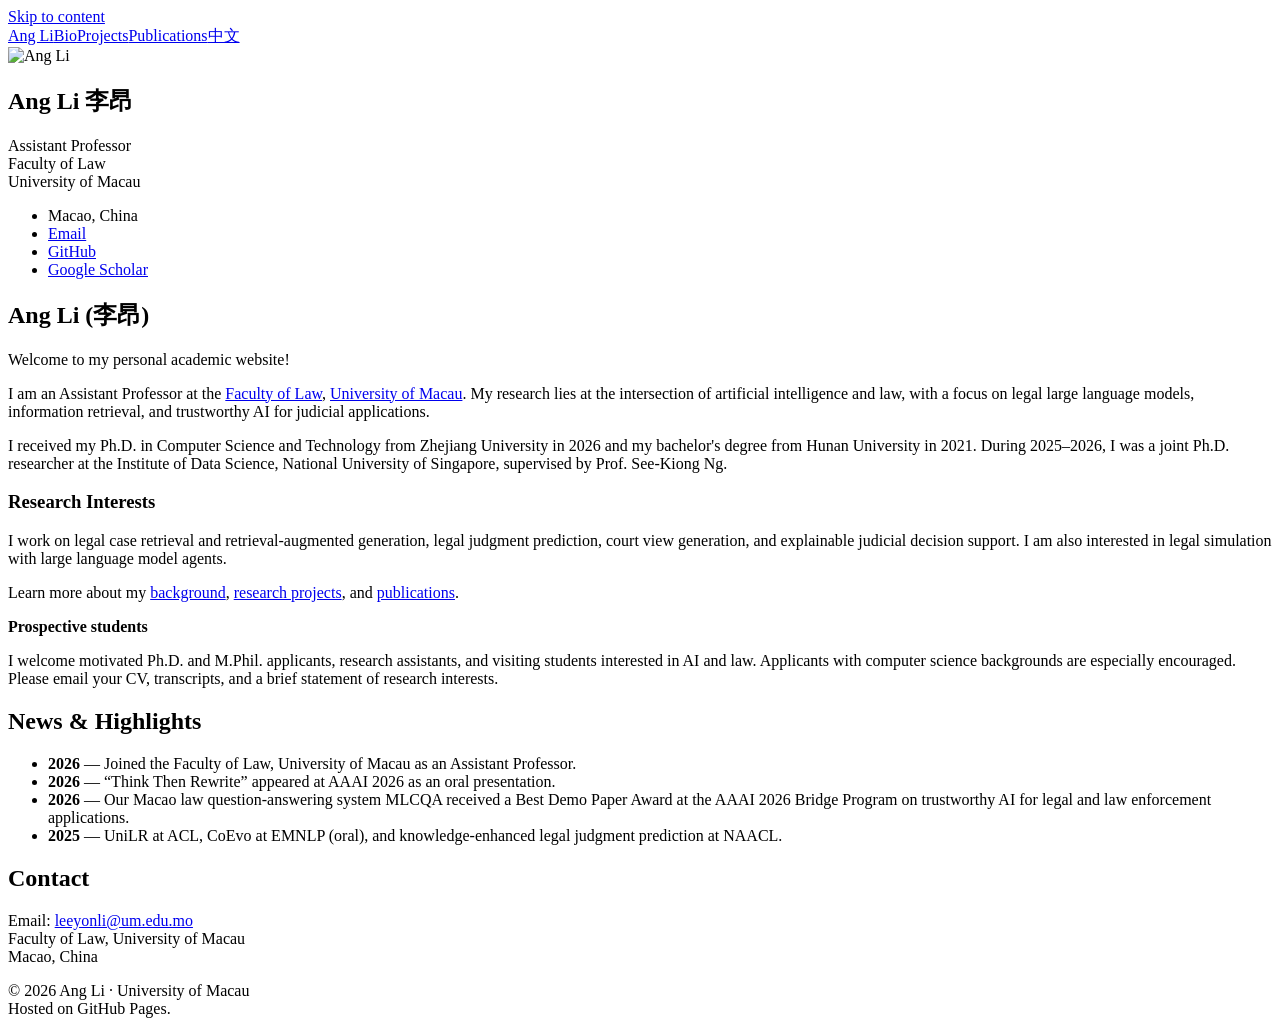
==== index.html @ 3e2a4338 "Create academic homepage" ====
<!doctype html><html lang="en"><head><meta charset="utf-8"><meta name="viewport" content="width=device-width,initial-scale=1"><title>Ang Li (李昂) - Ang Li</title><meta name="description" content="Ang Li (李昂), Assistant Professor at the Faculty of Law, University of Macau. Legal AI, information retrieval, and trustworthy large language models."><link rel="stylesheet" href="style.css"></head><body><a class="skip" href="#content">Skip to content</a><header><nav aria-label="Main navigation"><a class="brand" href="index.html" aria-current="page">Ang Li</a><a class="" href="bio.html">Bio</a><a class="" href="projects.html">Projects</a><a class="" href="publications.html">Publications</a><a class="" href="cn.html">中文</a></nav></header><main><aside aria-label="About Ang Li"><img src="portrait.svg" alt="Ang Li"><h2>Ang Li 李昂</h2><p>Assistant Professor<br>Faculty of Law<br>University of Macau</p><ul><li>Macao, China</li><li><a href="mailto:leeyonli@um.edu.mo">Email</a></li><li><a href="https://github.com/LIANG-star177">GitHub</a></li><li><a href="https://scholar.google.com/citations?user=evbApx4AAAAJ">Google Scholar</a></li></ul></aside><article id="content"><h1>Ang Li (李昂)</h1><p class="intro">Welcome to my personal academic website!</p><p>I am an Assistant Professor at the <a href="https://fll.um.edu.mo/">Faculty of Law</a>, <a href="https://www.um.edu.mo/">University of Macau</a>. My research lies at the intersection of artificial intelligence and law, with a focus on legal large language models, information retrieval, and trustworthy AI for judicial applications.</p><p>I received my Ph.D. in Computer Science and Technology from Zhejiang University in 2026 and my bachelor's degree from Hunan University in 2021. During 2025–2026, I was a joint Ph.D. researcher at the Institute of Data Science, National University of Singapore, supervised by Prof. See-Kiong Ng.</p><h3>Research Interests</h3><p>I work on legal case retrieval and retrieval-augmented generation, legal judgment prediction, court view generation, and explainable judicial decision support. I am also interested in legal simulation with large language model agents.</p><p>Learn more about my <a href="bio.html">background</a>, <a href="projects.html">research projects</a>, and <a href="publications.html">publications</a>.</p><div class="notice"><strong>Prospective students</strong><p>I welcome motivated Ph.D. and M.Phil. applicants, research assistants, and visiting students interested in AI and law. Applicants with computer science backgrounds are especially encouraged. Please email your CV, transcripts, and a brief statement of research interests.</p></div><h2>News &amp; Highlights</h2><ul><li><strong>2026</strong> — Joined the Faculty of Law, University of Macau as an Assistant Professor.</li><li><strong>2026</strong> — “Think Then Rewrite” appeared at AAAI 2026 as an oral presentation.</li><li><strong>2026</strong> — Our Macao law question-answering system MLCQA received a Best Demo Paper Award at the AAAI 2026 Bridge Program on trustworthy AI for legal and law enforcement applications.</li><li><strong>2025</strong> — UniLR at ACL, CoEvo at EMNLP (oral), and knowledge-enhanced legal judgment prediction at NAACL.</li></ul><h2>Contact</h2><p>Email: <a href="mailto:leeyonli@um.edu.mo">leeyonli@um.edu.mo</a><br>Faculty of Law, University of Macau<br>Macao, China</p></article></main><footer>© 2026 Ang Li · University of Macau<br>Hosted on GitHub Pages.</footer></body></html>
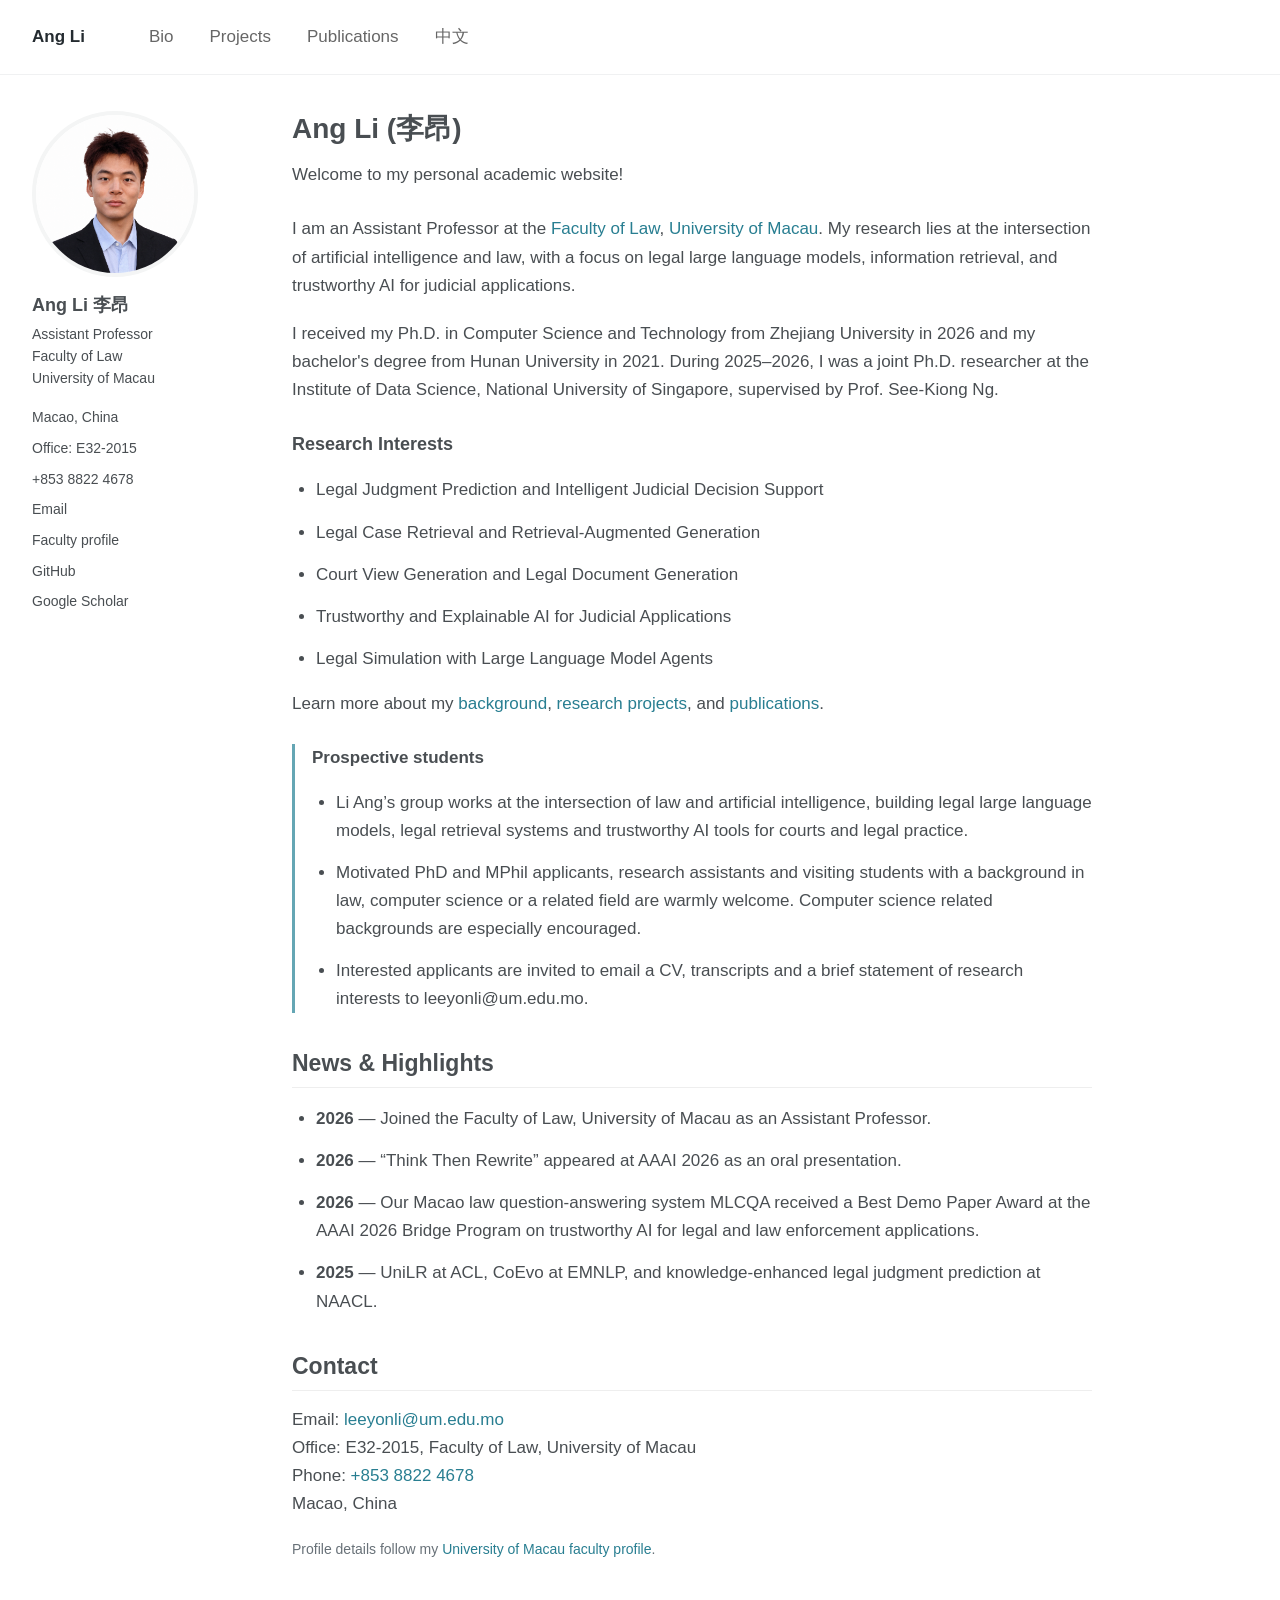
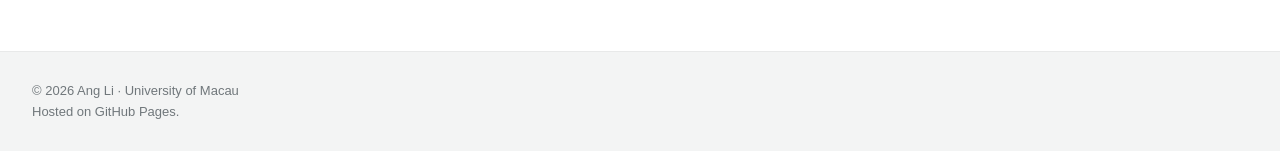
==== commit a6784ace: "Align profile with University of Macau official faculty page" ====
--- a/index.html
+++ b/index.html
@@ -1 +1 @@
-<!doctype html><html lang="en"><head><meta charset="utf-8"><meta name="viewport" content="width=device-width,initial-scale=1"><title>Ang Li (李昂) - Ang Li</title><meta name="description" content="Ang Li (李昂), Assistant Professor at the Faculty of Law, University of Macau. Legal AI, information retrieval, and trustworthy large language models."><link rel="stylesheet" href="style.css"></head><body><a class="skip" href="#content">Skip to content</a><header><nav aria-label="Main navigation"><a class="brand" href="index.html" aria-current="page">Ang Li</a><a class="" href="bio.html">Bio</a><a class="" href="projects.html">Projects</a><a class="" href="publications.html">Publications</a><a class="" href="cn.html">中文</a></nav></header><main><aside aria-label="About Ang Li"><img src="portrait.svg" alt="Ang Li"><h2>Ang Li 李昂</h2><p>Assistant Professor<br>Faculty of Law<br>University of Macau</p><ul><li>Macao, China</li><li><a href="mailto:leeyonli@um.edu.mo">Email</a></li><li><a href="https://github.com/LIANG-star177">GitHub</a></li><li><a href="https://scholar.google.com/citations?user=evbApx4AAAAJ">Google Scholar</a></li></ul></aside><article id="content"><h1>Ang Li (李昂)</h1><p class="intro">Welcome to my personal academic website!</p><p>I am an Assistant Professor at the <a href="https://fll.um.edu.mo/">Faculty of Law</a>, <a href="https://www.um.edu.mo/">University of Macau</a>. My research lies at the intersection of artificial intelligence and law, with a focus on legal large language models, information retrieval, and trustworthy AI for judicial applications.</p><p>I received my Ph.D. in Computer Science and Technology from Zhejiang University in 2026 and my bachelor's degree from Hunan University in 2021. During 2025–2026, I was a joint Ph.D. researcher at the Institute of Data Science, National University of Singapore, supervised by Prof. See-Kiong Ng.</p><h3>Research Interests</h3><p>I work on legal case retrieval and retrieval-augmented generation, legal judgment prediction, court view generation, and explainable judicial decision support. I am also interested in legal simulation with large language model agents.</p><p>Learn more about my <a href="bio.html">background</a>, <a href="projects.html">research projects</a>, and <a href="publications.html">publications</a>.</p><div class="notice"><strong>Prospective students</strong><p>I welcome motivated Ph.D. and M.Phil. applicants, research assistants, and visiting students interested in AI and law. Applicants with computer science backgrounds are especially encouraged. Please email your CV, transcripts, and a brief statement of research interests.</p></div><h2>News &amp; Highlights</h2><ul><li><strong>2026</strong> — Joined the Faculty of Law, University of Macau as an Assistant Professor.</li><li><strong>2026</strong> — “Think Then Rewrite” appeared at AAAI 2026 as an oral presentation.</li><li><strong>2026</strong> — Our Macao law question-answering system MLCQA received a Best Demo Paper Award at the AAAI 2026 Bridge Program on trustworthy AI for legal and law enforcement applications.</li><li><strong>2025</strong> — UniLR at ACL, CoEvo at EMNLP (oral), and knowledge-enhanced legal judgment prediction at NAACL.</li></ul><h2>Contact</h2><p>Email: <a href="mailto:leeyonli@um.edu.mo">leeyonli@um.edu.mo</a><br>Faculty of Law, University of Macau<br>Macao, China</p></article></main><footer>© 2026 Ang Li · University of Macau<br>Hosted on GitHub Pages.</footer></body></html>+<!doctype html><html lang="en"><head><meta charset="utf-8"><meta name="viewport" content="width=device-width,initial-scale=1"><title>Ang Li (李昂) - Ang Li</title><meta name="description" content="Ang Li (李昂), Assistant Professor at the Faculty of Law, University of Macau. Legal AI, information retrieval, and trustworthy large language models."><link rel="stylesheet" href="style.css"></head><body><a class="skip" href="#content">Skip to content</a><header><nav aria-label="Main navigation"><a class="brand" href="index.html" aria-current="page">Ang Li</a><a class="" href="bio.html">Bio</a><a class="" href="projects.html">Projects</a><a class="" href="publications.html">Publications</a><a class="" href="cn.html">中文</a></nav></header><main><aside aria-label="About Ang Li"><img src="portrait.svg?v=20261024" alt="Ang Li"><h2>Ang Li 李昂</h2><p>Assistant Professor<br>Faculty of Law<br>University of Macau</p><ul><li>Macao, China</li><li>Office: E32-2015</li><li><a href="tel:+85388224678">+853 8822 4678</a></li><li><a href="mailto:leeyonli@um.edu.mo">Email</a></li><li><a href="https://fll.um.edu.mo/ang-li/?lang=zh-hant">Faculty profile</a></li><li><a href="https://github.com/LIANG-star177">GitHub</a></li><li><a href="https://scholar.google.com/citations?user=evbApx4AAAAJ">Google Scholar</a></li></ul></aside><article id="content"><h1>Ang Li (李昂)</h1><p class="intro">Welcome to my personal academic website!</p><p>I am an Assistant Professor at the <a href="https://fll.um.edu.mo/">Faculty of Law</a>, <a href="https://www.um.edu.mo/">University of Macau</a>. My research lies at the intersection of artificial intelligence and law, with a focus on legal large language models, information retrieval, and trustworthy AI for judicial applications.</p><p>I received my Ph.D. in Computer Science and Technology from Zhejiang University in 2026 and my bachelor's degree from Hunan University in 2021. During 2025–2026, I was a joint Ph.D. researcher at the Institute of Data Science, National University of Singapore, supervised by Prof. See-Kiong Ng.</p><h3>Research Interests</h3><ul><li>Legal Judgment Prediction and Intelligent Judicial Decision Support</li><li>Legal Case Retrieval and Retrieval-Augmented Generation</li><li>Court View Generation and Legal Document Generation</li><li>Trustworthy and Explainable AI for Judicial Applications</li><li>Legal Simulation with Large Language Model Agents</li></ul><p>Learn more about my <a href="bio.html">background</a>, <a href="projects.html">research projects</a>, and <a href="publications.html">publications</a>.</p><div class="notice"><strong>Prospective students</strong><ul><li>Li Ang’s group works at the intersection of law and artificial intelligence, building legal large language models, legal retrieval systems and trustworthy AI tools for courts and legal practice.</li><li>Motivated PhD and MPhil applicants, research assistants and visiting students with a background in law, computer science or a related field are warmly welcome. Computer science related backgrounds are especially encouraged.</li><li>Interested applicants are invited to email a CV, transcripts and a brief statement of research interests to leeyonli@um.edu.mo.</li></ul></div><h2>News &amp; Highlights</h2><ul><li><strong>2026</strong> — Joined the Faculty of Law, University of Macau as an Assistant Professor.</li><li><strong>2026</strong> — “Think Then Rewrite” appeared at AAAI 2026 as an oral presentation.</li><li><strong>2026</strong> — Our Macao law question-answering system MLCQA received a Best Demo Paper Award at the AAAI 2026 Bridge Program on trustworthy AI for legal and law enforcement applications.</li><li><strong>2025</strong> — UniLR at ACL, CoEvo at EMNLP, and knowledge-enhanced legal judgment prediction at NAACL.</li></ul><h2>Contact</h2><p>Email: <a href="mailto:leeyonli@um.edu.mo">leeyonli@um.edu.mo</a><br>Office: E32-2015, Faculty of Law, University of Macau<br>Phone: <a href="tel:+85388224678">+853 8822 4678</a><br>Macao, China</p><p class="muted">Profile details follow my <a href="https://fll.um.edu.mo/ang-li/?lang=zh-hant">University of Macau faculty profile</a>.</p></article></main><footer>© 2026 Ang Li · University of Macau<br>Hosted on GitHub Pages.</footer></body></html>
--- a/style.css
+++ b/style.css
@@ -0,0 +1 @@
+*{box-sizing:border-box}html{scroll-behavior:smooth}body{margin:0;color:#494e52;background:#fff;font-family:-apple-system,BlinkMacSystemFont,"Segoe UI",Arial,"Noto Sans SC",sans-serif;font-size:17px;line-height:1.65}a{color:#287e91;text-decoration:none}a:hover{text-decoration:underline}a:focus-visible,button:focus-visible{outline:3px solid #287e91;outline-offset:5px}header{border-bottom:1px solid #f0f1f2}nav{max-width:1280px;margin:auto;display:flex;align-items:center;gap:36px;padding:23px 32px;flex-wrap:wrap}nav a{color:#666;font-size:17px}nav .brand{font-weight:700;margin-right:28px}nav a[aria-current=page]{color:#242b30;font-weight:600}main{max-width:1280px;margin:36px auto 70px;padding:0 32px;display:grid;grid-template-columns:220px minmax(0,800px);gap:40px}aside{font-size:14px;line-height:1.55}aside img{width:166px;height:166px;object-fit:cover;object-position:center 28%;border:4px solid #f4f5f5;border-radius:50%;display:block;margin-bottom:16px}aside h2{font-size:18px;margin:0 0 6px;border:0;padding:0}aside p{margin:4px 0 18px}aside ul{list-style:none;padding:0;margin:18px 0}aside li{margin:9px 0}aside a{color:#494e52}h1{font-size:28px;line-height:1.3;margin:0 0 14px}h2{font-size:23px;margin:34px 0 15px;border-bottom:1px solid #eee;padding-bottom:8px;line-height:1.4}h3{font-size:18px;margin:26px 0 8px}p{margin:0 0 20px}ul,ol{padding-left:24px}li{margin:0 0 14px}.intro{margin-bottom:26px}.muted{color:#687178;font-size:14px}.publications li{margin-bottom:24px}.paper-title{font-weight:600;color:#333}.links{font-size:14px;margin-top:5px}.notice{padding-left:17px;border-left:3px solid #65a6b4;margin:26px 0}.project{margin-bottom:30px}footer{background:#f3f4f4;border-top:1px solid #e8e9e9;padding:28px max(32px,calc((100vw - 1216px)/2));font-size:13px;color:#70777b}.skip{position:absolute;top:-80px}.skip:focus{top:0;background:white;padding:10px;z-index:5}@media(max-width:760px){body{font-size:16px}nav{gap:18px;padding:18px 22px}nav .brand{width:100%;margin:0}main{display:block;padding:0 22px;margin-top:25px}aside{display:grid;grid-template-columns:95px 1fr;gap:0 18px;margin-bottom:32px}aside img{width:90px;height:90px;grid-row:1/4}aside h2{align-self:end}aside p{margin:3px 0}aside ul{grid-column:1/-1;display:flex;flex-wrap:wrap;gap:8px 20px;margin:14px 0 0}aside li{margin:0}h1{font-size:26px}h2{font-size:22px}footer{padding:24px 22px}}
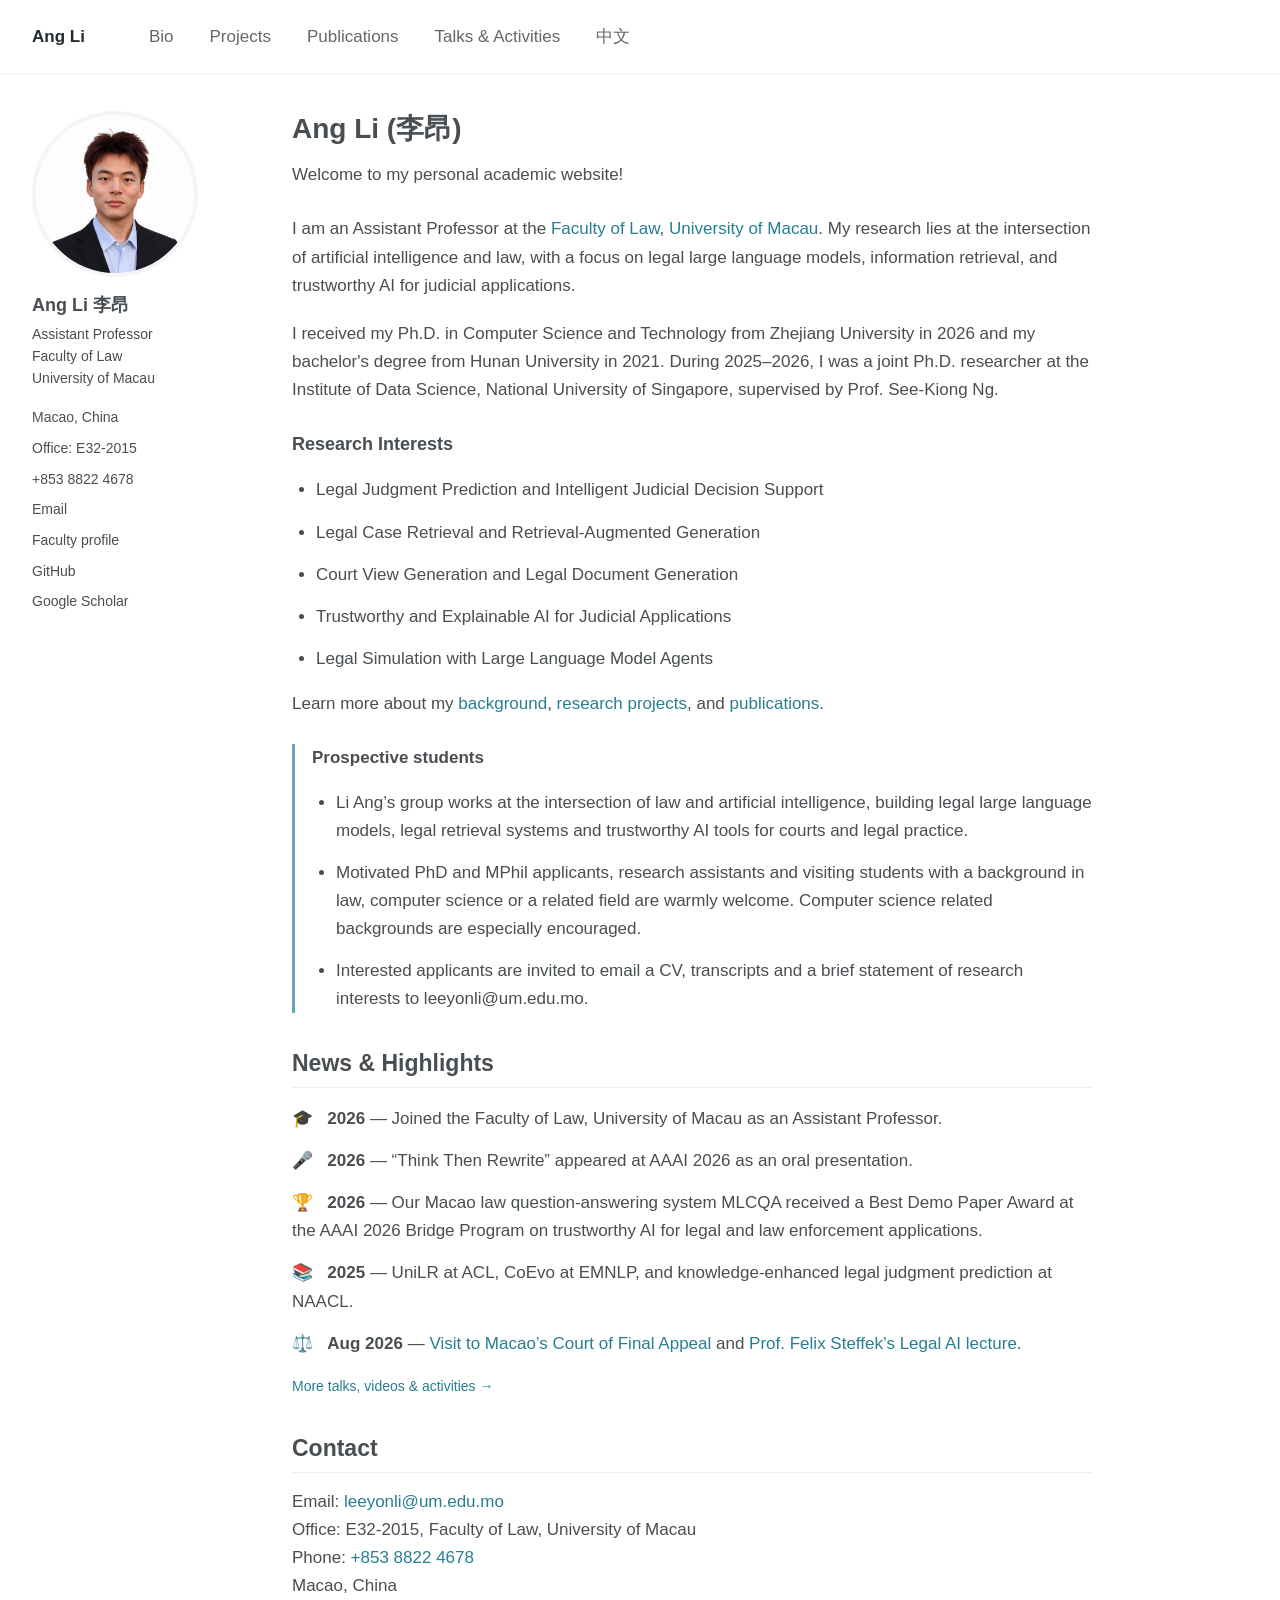
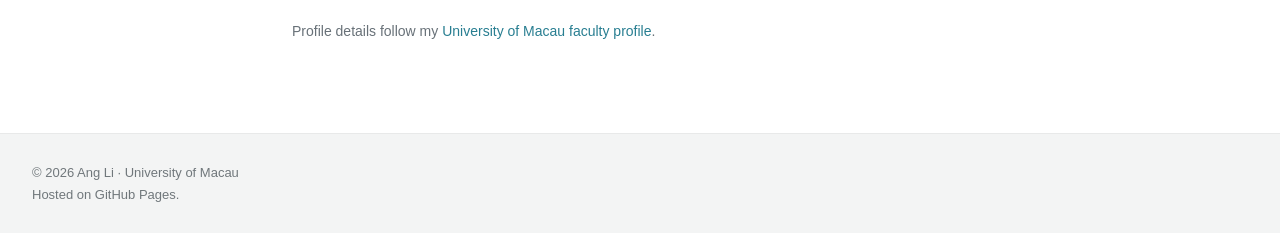
==== commit 655ba65c: "Add academic activities, official talk recordings and News emojis" ====
--- a/index.html
+++ b/index.html
@@ -1 +1 @@
-<!doctype html><html lang="en"><head><meta charset="utf-8"><meta name="viewport" content="width=device-width,initial-scale=1"><title>Ang Li (李昂) - Ang Li</title><meta name="description" content="Ang Li (李昂), Assistant Professor at the Faculty of Law, University of Macau. Legal AI, information retrieval, and trustworthy large language models."><link rel="stylesheet" href="style.css"></head><body><a class="skip" href="#content">Skip to content</a><header><nav aria-label="Main navigation"><a class="brand" href="index.html" aria-current="page">Ang Li</a><a class="" href="bio.html">Bio</a><a class="" href="projects.html">Projects</a><a class="" href="publications.html">Publications</a><a class="" href="cn.html">中文</a></nav></header><main><aside aria-label="About Ang Li"><img src="portrait.svg?v=20261024" alt="Ang Li"><h2>Ang Li 李昂</h2><p>Assistant Professor<br>Faculty of Law<br>University of Macau</p><ul><li>Macao, China</li><li>Office: E32-2015</li><li><a href="tel:+85388224678">+853 8822 4678</a></li><li><a href="mailto:leeyonli@um.edu.mo">Email</a></li><li><a href="https://fll.um.edu.mo/ang-li/?lang=zh-hant">Faculty profile</a></li><li><a href="https://github.com/LIANG-star177">GitHub</a></li><li><a href="https://scholar.google.com/citations?user=evbApx4AAAAJ">Google Scholar</a></li></ul></aside><article id="content"><h1>Ang Li (李昂)</h1><p class="intro">Welcome to my personal academic website!</p><p>I am an Assistant Professor at the <a href="https://fll.um.edu.mo/">Faculty of Law</a>, <a href="https://www.um.edu.mo/">University of Macau</a>. My research lies at the intersection of artificial intelligence and law, with a focus on legal large language models, information retrieval, and trustworthy AI for judicial applications.</p><p>I received my Ph.D. in Computer Science and Technology from Zhejiang University in 2026 and my bachelor's degree from Hunan University in 2021. During 2025–2026, I was a joint Ph.D. researcher at the Institute of Data Science, National University of Singapore, supervised by Prof. See-Kiong Ng.</p><h3>Research Interests</h3><ul><li>Legal Judgment Prediction and Intelligent Judicial Decision Support</li><li>Legal Case Retrieval and Retrieval-Augmented Generation</li><li>Court View Generation and Legal Document Generation</li><li>Trustworthy and Explainable AI for Judicial Applications</li><li>Legal Simulation with Large Language Model Agents</li></ul><p>Learn more about my <a href="bio.html">background</a>, <a href="projects.html">research projects</a>, and <a href="publications.html">publications</a>.</p><div class="notice"><strong>Prospective students</strong><ul><li>Li Ang’s group works at the intersection of law and artificial intelligence, building legal large language models, legal retrieval systems and trustworthy AI tools for courts and legal practice.</li><li>Motivated PhD and MPhil applicants, research assistants and visiting students with a background in law, computer science or a related field are warmly welcome. Computer science related backgrounds are especially encouraged.</li><li>Interested applicants are invited to email a CV, transcripts and a brief statement of research interests to leeyonli@um.edu.mo.</li></ul></div><h2>News &amp; Highlights</h2><ul><li><strong>2026</strong> — Joined the Faculty of Law, University of Macau as an Assistant Professor.</li><li><strong>2026</strong> — “Think Then Rewrite” appeared at AAAI 2026 as an oral presentation.</li><li><strong>2026</strong> — Our Macao law question-answering system MLCQA received a Best Demo Paper Award at the AAAI 2026 Bridge Program on trustworthy AI for legal and law enforcement applications.</li><li><strong>2025</strong> — UniLR at ACL, CoEvo at EMNLP, and knowledge-enhanced legal judgment prediction at NAACL.</li></ul><h2>Contact</h2><p>Email: <a href="mailto:leeyonli@um.edu.mo">leeyonli@um.edu.mo</a><br>Office: E32-2015, Faculty of Law, University of Macau<br>Phone: <a href="tel:+85388224678">+853 8822 4678</a><br>Macao, China</p><p class="muted">Profile details follow my <a href="https://fll.um.edu.mo/ang-li/?lang=zh-hant">University of Macau faculty profile</a>.</p></article></main><footer>© 2026 Ang Li · University of Macau<br>Hosted on GitHub Pages.</footer></body></html>+<!doctype html><html lang="en"><head><meta charset="utf-8"><meta name="viewport" content="width=device-width,initial-scale=1"><title>Ang Li (李昂) - Ang Li</title><meta name="description" content="Ang Li (李昂), Assistant Professor at the Faculty of Law, University of Macau. Legal AI, information retrieval, and trustworthy large language models."><link rel="stylesheet" href="style.css"></head><body><a class="skip" href="#content">Skip to content</a><header><nav aria-label="Main navigation"><a class="brand" href="index.html" aria-current="page">Ang Li</a><a class="" href="bio.html">Bio</a><a class="" href="projects.html">Projects</a><a class="" href="publications.html">Publications</a><a class="" href="activities.html">Talks &amp; Activities</a><a class="" href="cn.html">中文</a></nav></header><main><aside aria-label="About Ang Li"><img src="portrait.svg?v=20261024" alt="Ang Li"><h2>Ang Li 李昂</h2><p>Assistant Professor<br>Faculty of Law<br>University of Macau</p><ul><li>Macao, China</li><li>Office: E32-2015</li><li><a href="tel:+85388224678">+853 8822 4678</a></li><li><a href="mailto:leeyonli@um.edu.mo">Email</a></li><li><a href="https://fll.um.edu.mo/ang-li/?lang=zh-hant">Faculty profile</a></li><li><a href="https://github.com/LIANG-star177">GitHub</a></li><li><a href="https://scholar.google.com/citations?user=evbApx4AAAAJ">Google Scholar</a></li></ul></aside><article id="content"><h1>Ang Li (李昂)</h1><p class="intro">Welcome to my personal academic website!</p><p>I am an Assistant Professor at the <a href="https://fll.um.edu.mo/">Faculty of Law</a>, <a href="https://www.um.edu.mo/">University of Macau</a>. My research lies at the intersection of artificial intelligence and law, with a focus on legal large language models, information retrieval, and trustworthy AI for judicial applications.</p><p>I received my Ph.D. in Computer Science and Technology from Zhejiang University in 2026 and my bachelor's degree from Hunan University in 2021. During 2025–2026, I was a joint Ph.D. researcher at the Institute of Data Science, National University of Singapore, supervised by Prof. See-Kiong Ng.</p><h3>Research Interests</h3><ul><li>Legal Judgment Prediction and Intelligent Judicial Decision Support</li><li>Legal Case Retrieval and Retrieval-Augmented Generation</li><li>Court View Generation and Legal Document Generation</li><li>Trustworthy and Explainable AI for Judicial Applications</li><li>Legal Simulation with Large Language Model Agents</li></ul><p>Learn more about my <a href="bio.html">background</a>, <a href="projects.html">research projects</a>, and <a href="publications.html">publications</a>.</p><div class="notice"><strong>Prospective students</strong><ul><li>Li Ang’s group works at the intersection of law and artificial intelligence, building legal large language models, legal retrieval systems and trustworthy AI tools for courts and legal practice.</li><li>Motivated PhD and MPhil applicants, research assistants and visiting students with a background in law, computer science or a related field are warmly welcome. Computer science related backgrounds are especially encouraged.</li><li>Interested applicants are invited to email a CV, transcripts and a brief statement of research interests to leeyonli@um.edu.mo.</li></ul></div><h2>News &amp; Highlights</h2><ul class="news-list"><li><span aria-hidden="true">🎓</span> <strong>2026</strong> — Joined the Faculty of Law, University of Macau as an Assistant Professor.</li><li><span aria-hidden="true">🎤</span> <strong>2026</strong> — “Think Then Rewrite” appeared at AAAI 2026 as an oral presentation.</li><li><span aria-hidden="true">🏆</span> <strong>2026</strong> — Our Macao law question-answering system MLCQA received a Best Demo Paper Award at the AAAI 2026 Bridge Program on trustworthy AI for legal and law enforcement applications.</li><li><span aria-hidden="true">📚</span> <strong>2025</strong> — UniLR at ACL, CoEvo at EMNLP, and knowledge-enhanced legal judgment prediction at NAACL.</li><li><span aria-hidden="true">⚖️</span> <strong>Aug 2026</strong> — <a href="activities.html#court">Visit to Macao’s Court of Final Appeal</a> and <a href="activities.html#felix">Prof. Felix Steffek’s Legal AI lecture</a>.</li></ul><p class="links"><a href="activities.html">More talks, videos &amp; activities →</a></p><h2>Contact</h2><p>Email: <a href="mailto:leeyonli@um.edu.mo">leeyonli@um.edu.mo</a><br>Office: E32-2015, Faculty of Law, University of Macau<br>Phone: <a href="tel:+85388224678">+853 8822 4678</a><br>Macao, China</p><p class="muted">Profile details follow my <a href="https://fll.um.edu.mo/ang-li/?lang=zh-hant">University of Macau faculty profile</a>.</p></article></main><footer>© 2026 Ang Li · University of Macau<br>Hosted on GitHub Pages.</footer></body></html>
--- a/style.css
+++ b/style.css
@@ -1 +1,3 @@
-*{box-sizing:border-box}html{scroll-behavior:smooth}body{margin:0;color:#494e52;background:#fff;font-family:-apple-system,BlinkMacSystemFont,"Segoe UI",Arial,"Noto Sans SC",sans-serif;font-size:17px;line-height:1.65}a{color:#287e91;text-decoration:none}a:hover{text-decoration:underline}a:focus-visible,button:focus-visible{outline:3px solid #287e91;outline-offset:5px}header{border-bottom:1px solid #f0f1f2}nav{max-width:1280px;margin:auto;display:flex;align-items:center;gap:36px;padding:23px 32px;flex-wrap:wrap}nav a{color:#666;font-size:17px}nav .brand{font-weight:700;margin-right:28px}nav a[aria-current=page]{color:#242b30;font-weight:600}main{max-width:1280px;margin:36px auto 70px;padding:0 32px;display:grid;grid-template-columns:220px minmax(0,800px);gap:40px}aside{font-size:14px;line-height:1.55}aside img{width:166px;height:166px;object-fit:cover;object-position:center 28%;border:4px solid #f4f5f5;border-radius:50%;display:block;margin-bottom:16px}aside h2{font-size:18px;margin:0 0 6px;border:0;padding:0}aside p{margin:4px 0 18px}aside ul{list-style:none;padding:0;margin:18px 0}aside li{margin:9px 0}aside a{color:#494e52}h1{font-size:28px;line-height:1.3;margin:0 0 14px}h2{font-size:23px;margin:34px 0 15px;border-bottom:1px solid #eee;padding-bottom:8px;line-height:1.4}h3{font-size:18px;margin:26px 0 8px}p{margin:0 0 20px}ul,ol{padding-left:24px}li{margin:0 0 14px}.intro{margin-bottom:26px}.muted{color:#687178;font-size:14px}.publications li{margin-bottom:24px}.paper-title{font-weight:600;color:#333}.links{font-size:14px;margin-top:5px}.notice{padding-left:17px;border-left:3px solid #65a6b4;margin:26px 0}.project{margin-bottom:30px}footer{background:#f3f4f4;border-top:1px solid #e8e9e9;padding:28px max(32px,calc((100vw - 1216px)/2));font-size:13px;color:#70777b}.skip{position:absolute;top:-80px}.skip:focus{top:0;background:white;padding:10px;z-index:5}@media(max-width:760px){body{font-size:16px}nav{gap:18px;padding:18px 22px}nav .brand{width:100%;margin:0}main{display:block;padding:0 22px;margin-top:25px}aside{display:grid;grid-template-columns:95px 1fr;gap:0 18px;margin-bottom:32px}aside img{width:90px;height:90px;grid-row:1/4}aside h2{align-self:end}aside p{margin:3px 0}aside ul{grid-column:1/-1;display:flex;flex-wrap:wrap;gap:8px 20px;margin:14px 0 0}aside li{margin:0}h1{font-size:26px}h2{font-size:22px}footer{padding:24px 22px}}+*{box-sizing:border-box}html{scroll-behavior:smooth}body{margin:0;color:#494e52;background:#fff;font-family:-apple-system,BlinkMacSystemFont,"Segoe UI",Arial,"Noto Sans SC",sans-serif;font-size:17px;line-height:1.65}a{color:#287e91;text-decoration:none}a:hover{text-decoration:underline}a:focus-visible,button:focus-visible{outline:3px solid #287e91;outline-offset:5px}header{border-bottom:1px solid #f0f1f2}nav{max-width:1280px;margin:auto;display:flex;align-items:center;gap:36px;padding:23px 32px;flex-wrap:wrap}nav a{color:#666;font-size:17px}nav .brand{font-weight:700;margin-right:28px}nav a[aria-current=page]{color:#242b30;font-weight:600}main{max-width:1280px;margin:36px auto 70px;padding:0 32px;display:grid;grid-template-columns:220px minmax(0,800px);gap:40px}aside{font-size:14px;line-height:1.55}aside img{width:166px;height:166px;object-fit:cover;object-position:center 28%;border:4px solid #f4f5f5;border-radius:50%;display:block;margin-bottom:16px}aside h2{font-size:18px;margin:0 0 6px;border:0;padding:0}aside p{margin:4px 0 18px}aside ul{list-style:none;padding:0;margin:18px 0}aside li{margin:9px 0}aside a{color:#494e52}h1{font-size:28px;line-height:1.3;margin:0 0 14px}h2{font-size:23px;margin:34px 0 15px;border-bottom:1px solid #eee;padding-bottom:8px;line-height:1.4}h3{font-size:18px;margin:26px 0 8px}p{margin:0 0 20px}ul,ol{padding-left:24px}li{margin:0 0 14px}.intro{margin-bottom:26px}.muted{color:#687178;font-size:14px}.publications li{margin-bottom:24px}.paper-title{font-weight:600;color:#333}.links{font-size:14px;margin-top:5px}.notice{padding-left:17px;border-left:3px solid #65a6b4;margin:26px 0}.project{margin-bottom:30px}footer{background:#f3f4f4;border-top:1px solid #e8e9e9;padding:28px max(32px,calc((100vw - 1216px)/2));font-size:13px;color:#70777b}.skip{position:absolute;top:-80px}.skip:focus{top:0;background:white;padding:10px;z-index:5}@media(max-width:760px){body{font-size:16px}nav{gap:18px;padding:18px 22px}nav .brand{width:100%;margin:0}main{display:block;padding:0 22px;margin-top:25px}aside{display:grid;grid-template-columns:95px 1fr;gap:0 18px;margin-bottom:32px}aside img{width:90px;height:90px;grid-row:1/4}aside h2{align-self:end}aside p{margin:3px 0}aside ul{grid-column:1/-1;display:flex;flex-wrap:wrap;gap:8px 20px;margin:14px 0 0}aside li{margin:0}h1{font-size:26px}h2{font-size:22px}footer{padding:24px 22px}}
+/* Academic activity gallery */
+.news-list{list-style:none;padding-left:0}.news-list li>span{display:inline-block;width:1.8em}.activity{padding:12px 0 25px;border-bottom:1px solid #e8edef;margin-bottom:22px}.activity h3{font-size:20px;margin:4px 0 12px}.activity-meta{font-size:13px;color:#687178;margin:0 0 8px}.activity figure{margin:18px 0}.activity figure img{display:block;width:100%;height:auto;max-height:430px;object-fit:contain;background:#f5f6f7;border-radius:5px}.activity figcaption{font-size:12px;color:#687178;margin-top:7px}.activity .links{line-height:2}section[id],h2[id]{scroll-margin-top:20px}
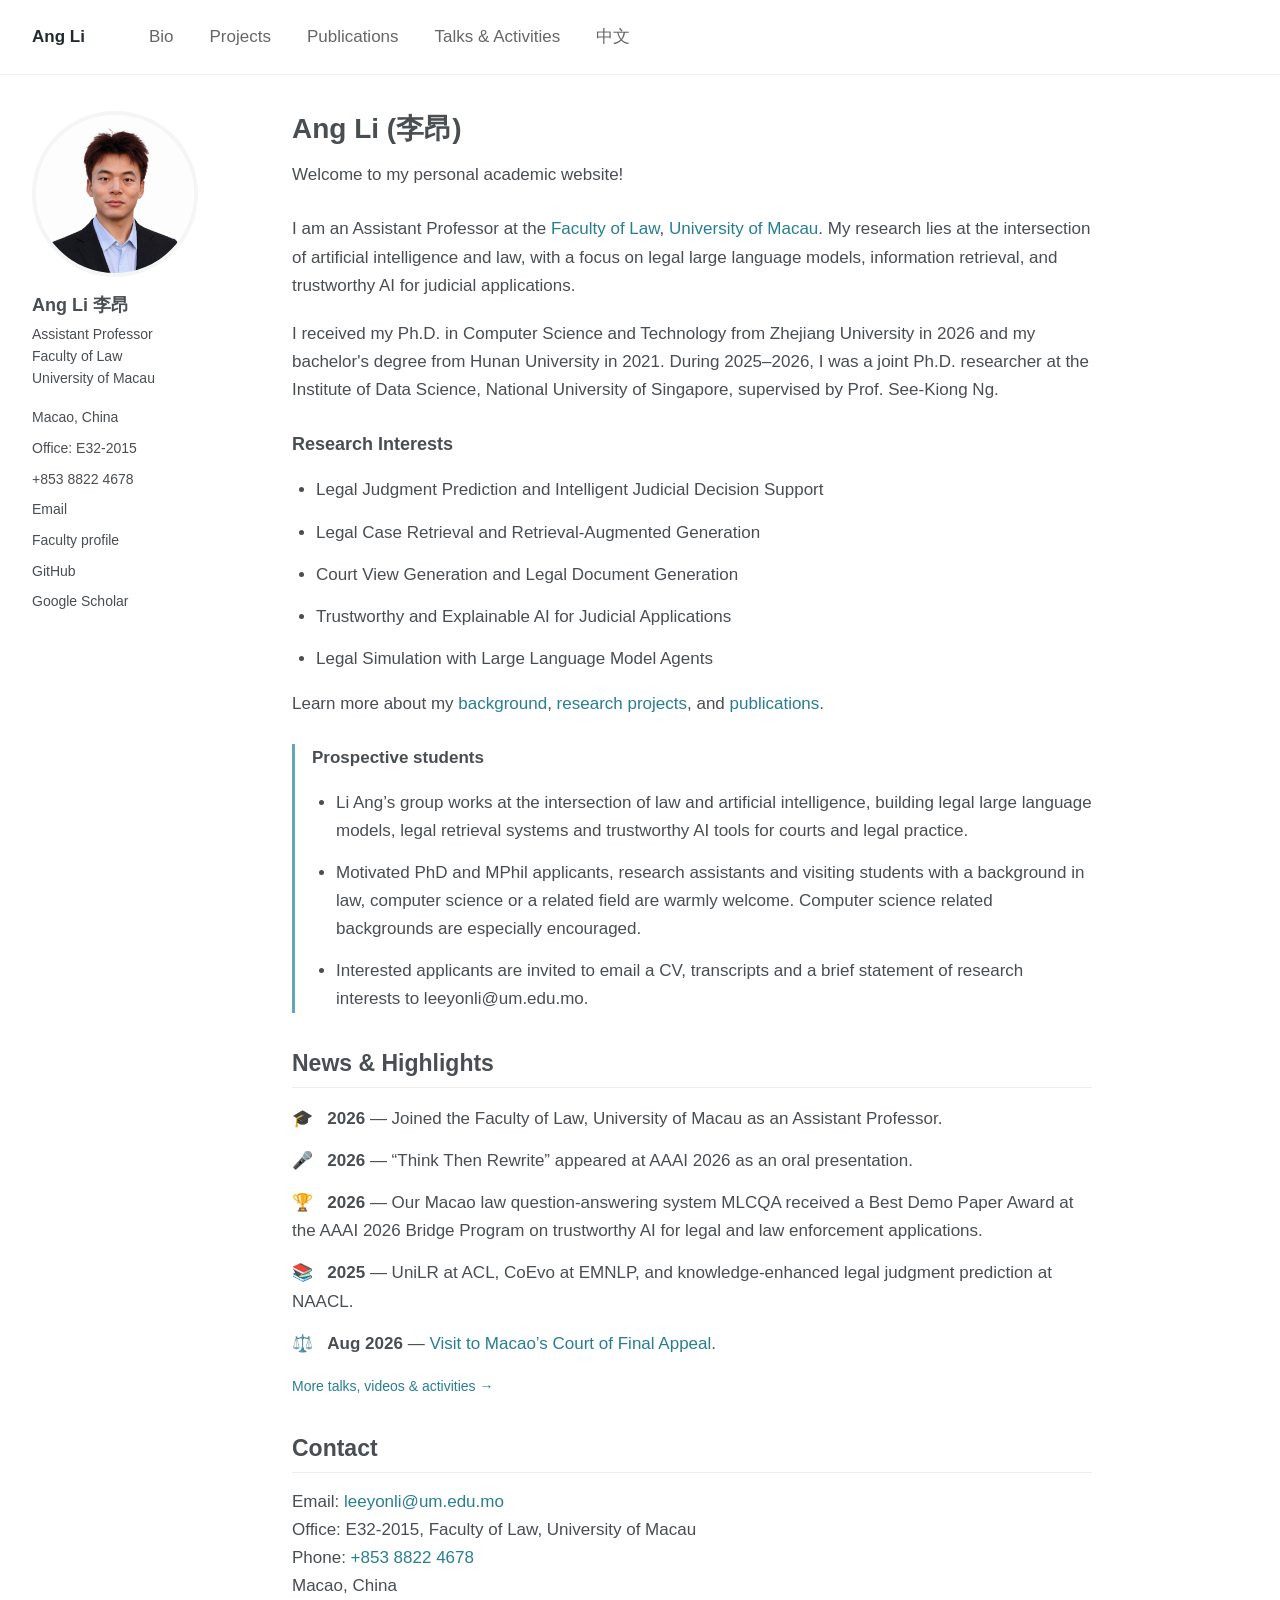
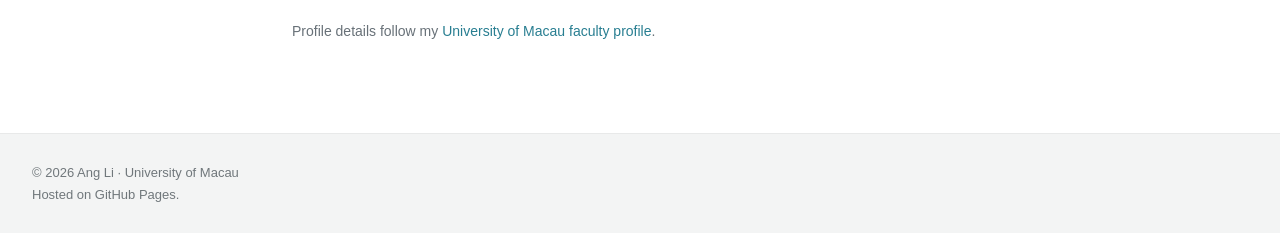
==== commit cbe47cf7: "Remove activities without a personal event photograph" ====
--- a/index.html
+++ b/index.html
@@ -1 +1 @@
-<!doctype html><html lang="en"><head><meta charset="utf-8"><meta name="viewport" content="width=device-width,initial-scale=1"><title>Ang Li (李昂) - Ang Li</title><meta name="description" content="Ang Li (李昂), Assistant Professor at the Faculty of Law, University of Macau. Legal AI, information retrieval, and trustworthy large language models."><link rel="stylesheet" href="style.css"></head><body><a class="skip" href="#content">Skip to content</a><header><nav aria-label="Main navigation"><a class="brand" href="index.html" aria-current="page">Ang Li</a><a class="" href="bio.html">Bio</a><a class="" href="projects.html">Projects</a><a class="" href="publications.html">Publications</a><a class="" href="activities.html">Talks &amp; Activities</a><a class="" href="cn.html">中文</a></nav></header><main><aside aria-label="About Ang Li"><img src="portrait.svg?v=20261024" alt="Ang Li"><h2>Ang Li 李昂</h2><p>Assistant Professor<br>Faculty of Law<br>University of Macau</p><ul><li>Macao, China</li><li>Office: E32-2015</li><li><a href="tel:+85388224678">+853 8822 4678</a></li><li><a href="mailto:leeyonli@um.edu.mo">Email</a></li><li><a href="https://fll.um.edu.mo/ang-li/?lang=zh-hant">Faculty profile</a></li><li><a href="https://github.com/LIANG-star177">GitHub</a></li><li><a href="https://scholar.google.com/citations?user=evbApx4AAAAJ">Google Scholar</a></li></ul></aside><article id="content"><h1>Ang Li (李昂)</h1><p class="intro">Welcome to my personal academic website!</p><p>I am an Assistant Professor at the <a href="https://fll.um.edu.mo/">Faculty of Law</a>, <a href="https://www.um.edu.mo/">University of Macau</a>. My research lies at the intersection of artificial intelligence and law, with a focus on legal large language models, information retrieval, and trustworthy AI for judicial applications.</p><p>I received my Ph.D. in Computer Science and Technology from Zhejiang University in 2026 and my bachelor's degree from Hunan University in 2021. During 2025–2026, I was a joint Ph.D. researcher at the Institute of Data Science, National University of Singapore, supervised by Prof. See-Kiong Ng.</p><h3>Research Interests</h3><ul><li>Legal Judgment Prediction and Intelligent Judicial Decision Support</li><li>Legal Case Retrieval and Retrieval-Augmented Generation</li><li>Court View Generation and Legal Document Generation</li><li>Trustworthy and Explainable AI for Judicial Applications</li><li>Legal Simulation with Large Language Model Agents</li></ul><p>Learn more about my <a href="bio.html">background</a>, <a href="projects.html">research projects</a>, and <a href="publications.html">publications</a>.</p><div class="notice"><strong>Prospective students</strong><ul><li>Li Ang’s group works at the intersection of law and artificial intelligence, building legal large language models, legal retrieval systems and trustworthy AI tools for courts and legal practice.</li><li>Motivated PhD and MPhil applicants, research assistants and visiting students with a background in law, computer science or a related field are warmly welcome. Computer science related backgrounds are especially encouraged.</li><li>Interested applicants are invited to email a CV, transcripts and a brief statement of research interests to leeyonli@um.edu.mo.</li></ul></div><h2>News &amp; Highlights</h2><ul class="news-list"><li><span aria-hidden="true">🎓</span> <strong>2026</strong> — Joined the Faculty of Law, University of Macau as an Assistant Professor.</li><li><span aria-hidden="true">🎤</span> <strong>2026</strong> — “Think Then Rewrite” appeared at AAAI 2026 as an oral presentation.</li><li><span aria-hidden="true">🏆</span> <strong>2026</strong> — Our Macao law question-answering system MLCQA received a Best Demo Paper Award at the AAAI 2026 Bridge Program on trustworthy AI for legal and law enforcement applications.</li><li><span aria-hidden="true">📚</span> <strong>2025</strong> — UniLR at ACL, CoEvo at EMNLP, and knowledge-enhanced legal judgment prediction at NAACL.</li><li><span aria-hidden="true">⚖️</span> <strong>Aug 2026</strong> — <a href="activities.html#court">Visit to Macao’s Court of Final Appeal</a> and <a href="activities.html#felix">Prof. Felix Steffek’s Legal AI lecture</a>.</li></ul><p class="links"><a href="activities.html">More talks, videos &amp; activities →</a></p><h2>Contact</h2><p>Email: <a href="mailto:leeyonli@um.edu.mo">leeyonli@um.edu.mo</a><br>Office: E32-2015, Faculty of Law, University of Macau<br>Phone: <a href="tel:+85388224678">+853 8822 4678</a><br>Macao, China</p><p class="muted">Profile details follow my <a href="https://fll.um.edu.mo/ang-li/?lang=zh-hant">University of Macau faculty profile</a>.</p></article></main><footer>© 2026 Ang Li · University of Macau<br>Hosted on GitHub Pages.</footer></body></html>+<!doctype html><html lang="en"><head><meta charset="utf-8"><meta name="viewport" content="width=device-width,initial-scale=1"><title>Ang Li (李昂) - Ang Li</title><meta name="description" content="Ang Li (李昂), Assistant Professor at the Faculty of Law, University of Macau. Legal AI, information retrieval, and trustworthy large language models."><link rel="stylesheet" href="style.css"></head><body><a class="skip" href="#content">Skip to content</a><header><nav aria-label="Main navigation"><a class="brand" href="index.html" aria-current="page">Ang Li</a><a class="" href="bio.html">Bio</a><a class="" href="projects.html">Projects</a><a class="" href="publications.html">Publications</a><a class="" href="activities.html">Talks &amp; Activities</a><a class="" href="cn.html">中文</a></nav></header><main><aside aria-label="About Ang Li"><img src="portrait.svg?v=20261024" alt="Ang Li"><h2>Ang Li 李昂</h2><p>Assistant Professor<br>Faculty of Law<br>University of Macau</p><ul><li>Macao, China</li><li>Office: E32-2015</li><li><a href="tel:+85388224678">+853 8822 4678</a></li><li><a href="mailto:leeyonli@um.edu.mo">Email</a></li><li><a href="https://fll.um.edu.mo/ang-li/?lang=zh-hant">Faculty profile</a></li><li><a href="https://github.com/LIANG-star177">GitHub</a></li><li><a href="https://scholar.google.com/citations?user=evbApx4AAAAJ">Google Scholar</a></li></ul></aside><article id="content"><h1>Ang Li (李昂)</h1><p class="intro">Welcome to my personal academic website!</p><p>I am an Assistant Professor at the <a href="https://fll.um.edu.mo/">Faculty of Law</a>, <a href="https://www.um.edu.mo/">University of Macau</a>. My research lies at the intersection of artificial intelligence and law, with a focus on legal large language models, information retrieval, and trustworthy AI for judicial applications.</p><p>I received my Ph.D. in Computer Science and Technology from Zhejiang University in 2026 and my bachelor's degree from Hunan University in 2021. During 2025–2026, I was a joint Ph.D. researcher at the Institute of Data Science, National University of Singapore, supervised by Prof. See-Kiong Ng.</p><h3>Research Interests</h3><ul><li>Legal Judgment Prediction and Intelligent Judicial Decision Support</li><li>Legal Case Retrieval and Retrieval-Augmented Generation</li><li>Court View Generation and Legal Document Generation</li><li>Trustworthy and Explainable AI for Judicial Applications</li><li>Legal Simulation with Large Language Model Agents</li></ul><p>Learn more about my <a href="bio.html">background</a>, <a href="projects.html">research projects</a>, and <a href="publications.html">publications</a>.</p><div class="notice"><strong>Prospective students</strong><ul><li>Li Ang’s group works at the intersection of law and artificial intelligence, building legal large language models, legal retrieval systems and trustworthy AI tools for courts and legal practice.</li><li>Motivated PhD and MPhil applicants, research assistants and visiting students with a background in law, computer science or a related field are warmly welcome. Computer science related backgrounds are especially encouraged.</li><li>Interested applicants are invited to email a CV, transcripts and a brief statement of research interests to leeyonli@um.edu.mo.</li></ul></div><h2>News &amp; Highlights</h2><ul class="news-list"><li><span aria-hidden="true">🎓</span> <strong>2026</strong> — Joined the Faculty of Law, University of Macau as an Assistant Professor.</li><li><span aria-hidden="true">🎤</span> <strong>2026</strong> — “Think Then Rewrite” appeared at AAAI 2026 as an oral presentation.</li><li><span aria-hidden="true">🏆</span> <strong>2026</strong> — Our Macao law question-answering system MLCQA received a Best Demo Paper Award at the AAAI 2026 Bridge Program on trustworthy AI for legal and law enforcement applications.</li><li><span aria-hidden="true">📚</span> <strong>2025</strong> — UniLR at ACL, CoEvo at EMNLP, and knowledge-enhanced legal judgment prediction at NAACL.</li><li><span aria-hidden="true">⚖️</span> <strong>Aug 2026</strong> — <a href="activities.html#court">Visit to Macao’s Court of Final Appeal</a>.</li></ul><p class="links"><a href="activities.html">More talks, videos &amp; activities →</a></p><h2>Contact</h2><p>Email: <a href="mailto:leeyonli@um.edu.mo">leeyonli@um.edu.mo</a><br>Office: E32-2015, Faculty of Law, University of Macau<br>Phone: <a href="tel:+85388224678">+853 8822 4678</a><br>Macao, China</p><p class="muted">Profile details follow my <a href="https://fll.um.edu.mo/ang-li/?lang=zh-hant">University of Macau faculty profile</a>.</p></article></main><footer>© 2026 Ang Li · University of Macau<br>Hosted on GitHub Pages.</footer></body></html>
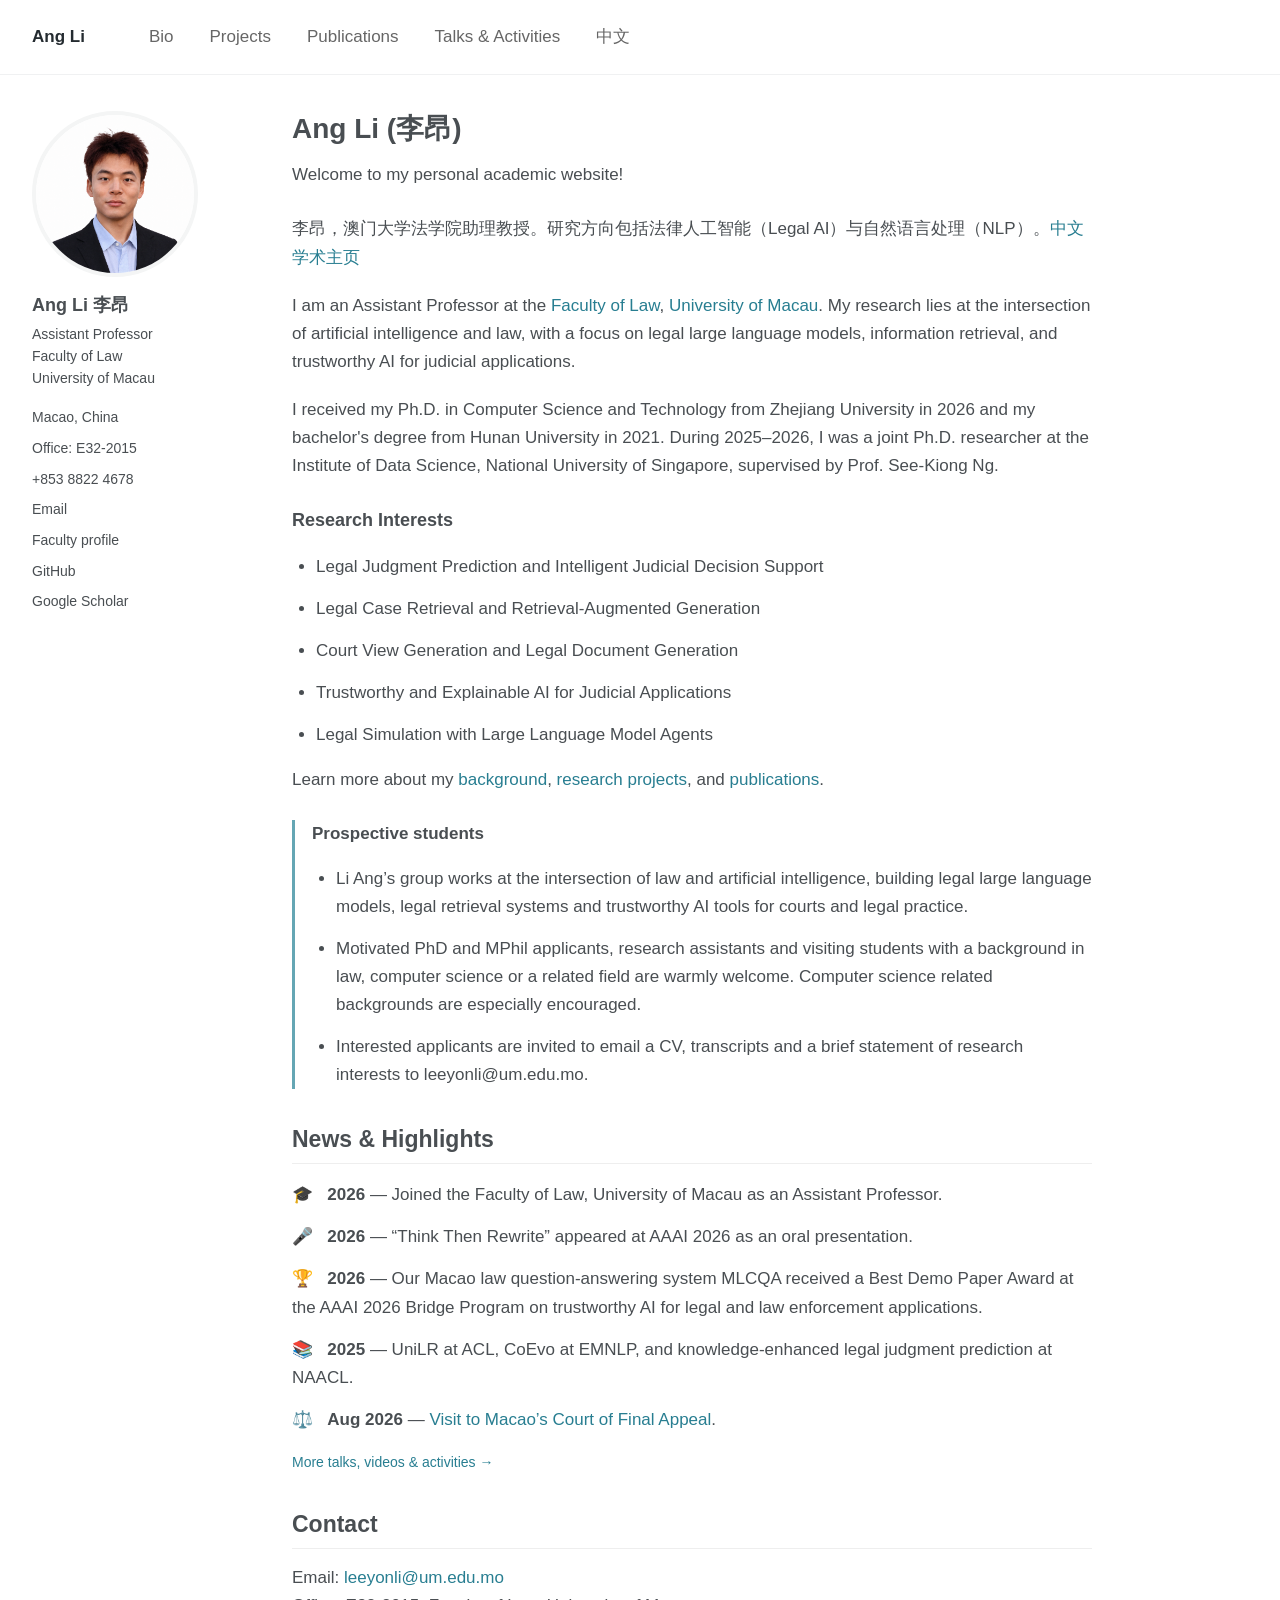
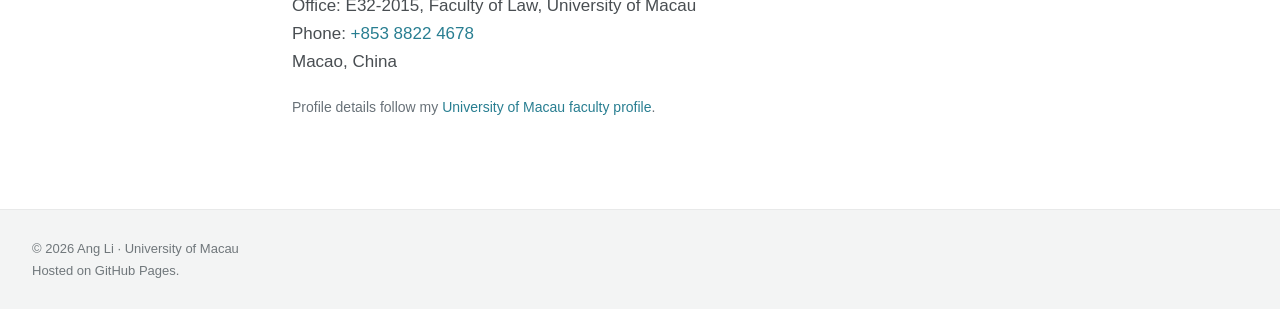
==== commit fb9c37b0: "Improve bilingual academic identity and search discovery metadata" ====
--- a/index.html
+++ b/index.html
@@ -1 +1 @@
-<!doctype html><html lang="en"><head><meta charset="utf-8"><meta name="viewport" content="width=device-width,initial-scale=1"><title>Ang Li (李昂) - Ang Li</title><meta name="description" content="Ang Li (李昂), Assistant Professor at the Faculty of Law, University of Macau. Legal AI, information retrieval, and trustworthy large language models."><link rel="stylesheet" href="style.css"></head><body><a class="skip" href="#content">Skip to content</a><header><nav aria-label="Main navigation"><a class="brand" href="index.html" aria-current="page">Ang Li</a><a class="" href="bio.html">Bio</a><a class="" href="projects.html">Projects</a><a class="" href="publications.html">Publications</a><a class="" href="activities.html">Talks &amp; Activities</a><a class="" href="cn.html">中文</a></nav></header><main><aside aria-label="About Ang Li"><img src="portrait.svg?v=20261024" alt="Ang Li"><h2>Ang Li 李昂</h2><p>Assistant Professor<br>Faculty of Law<br>University of Macau</p><ul><li>Macao, China</li><li>Office: E32-2015</li><li><a href="tel:+85388224678">+853 8822 4678</a></li><li><a href="mailto:leeyonli@um.edu.mo">Email</a></li><li><a href="https://fll.um.edu.mo/ang-li/?lang=zh-hant">Faculty profile</a></li><li><a href="https://github.com/LIANG-star177">GitHub</a></li><li><a href="https://scholar.google.com/citations?user=evbApx4AAAAJ">Google Scholar</a></li></ul></aside><article id="content"><h1>Ang Li (李昂)</h1><p class="intro">Welcome to my personal academic website!</p><p>I am an Assistant Professor at the <a href="https://fll.um.edu.mo/">Faculty of Law</a>, <a href="https://www.um.edu.mo/">University of Macau</a>. My research lies at the intersection of artificial intelligence and law, with a focus on legal large language models, information retrieval, and trustworthy AI for judicial applications.</p><p>I received my Ph.D. in Computer Science and Technology from Zhejiang University in 2026 and my bachelor's degree from Hunan University in 2021. During 2025–2026, I was a joint Ph.D. researcher at the Institute of Data Science, National University of Singapore, supervised by Prof. See-Kiong Ng.</p><h3>Research Interests</h3><ul><li>Legal Judgment Prediction and Intelligent Judicial Decision Support</li><li>Legal Case Retrieval and Retrieval-Augmented Generation</li><li>Court View Generation and Legal Document Generation</li><li>Trustworthy and Explainable AI for Judicial Applications</li><li>Legal Simulation with Large Language Model Agents</li></ul><p>Learn more about my <a href="bio.html">background</a>, <a href="projects.html">research projects</a>, and <a href="publications.html">publications</a>.</p><div class="notice"><strong>Prospective students</strong><ul><li>Li Ang’s group works at the intersection of law and artificial intelligence, building legal large language models, legal retrieval systems and trustworthy AI tools for courts and legal practice.</li><li>Motivated PhD and MPhil applicants, research assistants and visiting students with a background in law, computer science or a related field are warmly welcome. Computer science related backgrounds are especially encouraged.</li><li>Interested applicants are invited to email a CV, transcripts and a brief statement of research interests to leeyonli@um.edu.mo.</li></ul></div><h2>News &amp; Highlights</h2><ul class="news-list"><li><span aria-hidden="true">🎓</span> <strong>2026</strong> — Joined the Faculty of Law, University of Macau as an Assistant Professor.</li><li><span aria-hidden="true">🎤</span> <strong>2026</strong> — “Think Then Rewrite” appeared at AAAI 2026 as an oral presentation.</li><li><span aria-hidden="true">🏆</span> <strong>2026</strong> — Our Macao law question-answering system MLCQA received a Best Demo Paper Award at the AAAI 2026 Bridge Program on trustworthy AI for legal and law enforcement applications.</li><li><span aria-hidden="true">📚</span> <strong>2025</strong> — UniLR at ACL, CoEvo at EMNLP, and knowledge-enhanced legal judgment prediction at NAACL.</li><li><span aria-hidden="true">⚖️</span> <strong>Aug 2026</strong> — <a href="activities.html#court">Visit to Macao’s Court of Final Appeal</a>.</li></ul><p class="links"><a href="activities.html">More talks, videos &amp; activities →</a></p><h2>Contact</h2><p>Email: <a href="mailto:leeyonli@um.edu.mo">leeyonli@um.edu.mo</a><br>Office: E32-2015, Faculty of Law, University of Macau<br>Phone: <a href="tel:+85388224678">+853 8822 4678</a><br>Macao, China</p><p class="muted">Profile details follow my <a href="https://fll.um.edu.mo/ang-li/?lang=zh-hant">University of Macau faculty profile</a>.</p></article></main><footer>© 2026 Ang Li · University of Macau<br>Hosted on GitHub Pages.</footer></body></html>+<!doctype html><html lang="en"><head><meta charset="utf-8"><meta name="viewport" content="width=device-width,initial-scale=1"><title>Ang Li 李昂 | 澳门大学法学院 | Legal AI & NLP</title><meta name="description" content="Ang Li (李昂), Assistant Professor, Faculty of Law, University of Macau (澳门大学法学院). Research in Legal AI, NLP, legal retrieval and trustworthy large language models."><link rel="stylesheet" href="style.css"><link rel="canonical" href="https://liang-star177.github.io/"><link rel="alternate" hreflang="en" href="https://liang-star177.github.io/"><link rel="alternate" hreflang="zh-Hans" href="https://liang-star177.github.io/cn.html"><link rel="alternate" hreflang="x-default" href="https://liang-star177.github.io/"><script type="application/ld+json">{"@context": "https://schema.org", "@type": "Person", "@id": "https://liang-star177.github.io/#person", "name": "Ang Li", "alternateName": ["李昂", "Li Ang"], "url": "https://liang-star177.github.io/", "jobTitle": "Assistant Professor", "worksFor": {"@type": "Organization", "name": "Faculty of Law, University of Macau"}, "knowsAbout": ["Legal AI", "Natural Language Processing", "Legal Information Retrieval"], "sameAs": ["https://github.com/LIANG-star177", "https://fll.um.edu.mo/ang-li/?lang=zh-hant", "https://scholar.google.com/citations?user=evbApx4AAAAJ"]}</script></head><body><a class="skip" href="#content">Skip to content</a><header><nav aria-label="Main navigation"><a class="brand" href="/" aria-current="page">Ang Li</a><a class="" href="bio.html">Bio</a><a class="" href="projects.html">Projects</a><a class="" href="publications.html">Publications</a><a class="" href="activities.html">Talks &amp; Activities</a><a class="" href="cn.html">中文</a></nav></header><main><aside aria-label="About Ang Li"><img src="portrait.svg?v=20261024" alt="Ang Li"><h2>Ang Li 李昂</h2><p>Assistant Professor<br>Faculty of Law<br>University of Macau</p><ul><li>Macao, China</li><li>Office: E32-2015</li><li><a href="tel:+85388224678">+853 8822 4678</a></li><li><a href="mailto:leeyonli@um.edu.mo">Email</a></li><li><a href="https://fll.um.edu.mo/ang-li/?lang=zh-hant">Faculty profile</a></li><li><a href="https://github.com/LIANG-star177">GitHub</a></li><li><a href="https://scholar.google.com/citations?user=evbApx4AAAAJ">Google Scholar</a></li></ul></aside><article id="content"><h1>Ang Li (李昂)</h1><p class="intro">Welcome to my personal academic website!</p><p lang="zh-CN">李昂，澳门大学法学院助理教授。研究方向包括法律人工智能（Legal AI）与自然语言处理（NLP）。<a href="cn.html">中文学术主页</a></p><p>I am an Assistant Professor at the <a href="https://fll.um.edu.mo/">Faculty of Law</a>, <a href="https://www.um.edu.mo/">University of Macau</a>. My research lies at the intersection of artificial intelligence and law, with a focus on legal large language models, information retrieval, and trustworthy AI for judicial applications.</p><p>I received my Ph.D. in Computer Science and Technology from Zhejiang University in 2026 and my bachelor's degree from Hunan University in 2021. During 2025–2026, I was a joint Ph.D. researcher at the Institute of Data Science, National University of Singapore, supervised by Prof. See-Kiong Ng.</p><h3>Research Interests</h3><ul><li>Legal Judgment Prediction and Intelligent Judicial Decision Support</li><li>Legal Case Retrieval and Retrieval-Augmented Generation</li><li>Court View Generation and Legal Document Generation</li><li>Trustworthy and Explainable AI for Judicial Applications</li><li>Legal Simulation with Large Language Model Agents</li></ul><p>Learn more about my <a href="bio.html">background</a>, <a href="projects.html">research projects</a>, and <a href="publications.html">publications</a>.</p><div class="notice"><strong>Prospective students</strong><ul><li>Li Ang’s group works at the intersection of law and artificial intelligence, building legal large language models, legal retrieval systems and trustworthy AI tools for courts and legal practice.</li><li>Motivated PhD and MPhil applicants, research assistants and visiting students with a background in law, computer science or a related field are warmly welcome. Computer science related backgrounds are especially encouraged.</li><li>Interested applicants are invited to email a CV, transcripts and a brief statement of research interests to leeyonli@um.edu.mo.</li></ul></div><h2>News &amp; Highlights</h2><ul class="news-list"><li><span aria-hidden="true">🎓</span> <strong>2026</strong> — Joined the Faculty of Law, University of Macau as an Assistant Professor.</li><li><span aria-hidden="true">🎤</span> <strong>2026</strong> — “Think Then Rewrite” appeared at AAAI 2026 as an oral presentation.</li><li><span aria-hidden="true">🏆</span> <strong>2026</strong> — Our Macao law question-answering system MLCQA received a Best Demo Paper Award at the AAAI 2026 Bridge Program on trustworthy AI for legal and law enforcement applications.</li><li><span aria-hidden="true">📚</span> <strong>2025</strong> — UniLR at ACL, CoEvo at EMNLP, and knowledge-enhanced legal judgment prediction at NAACL.</li><li><span aria-hidden="true">⚖️</span> <strong>Aug 2026</strong> — <a href="activities.html#court">Visit to Macao’s Court of Final Appeal</a>.</li></ul><p class="links"><a href="activities.html">More talks, videos &amp; activities →</a></p><h2>Contact</h2><p>Email: <a href="mailto:leeyonli@um.edu.mo">leeyonli@um.edu.mo</a><br>Office: E32-2015, Faculty of Law, University of Macau<br>Phone: <a href="tel:+85388224678">+853 8822 4678</a><br>Macao, China</p><p class="muted">Profile details follow my <a href="https://fll.um.edu.mo/ang-li/?lang=zh-hant">University of Macau faculty profile</a>.</p></article></main><footer>© 2026 Ang Li · University of Macau<br>Hosted on GitHub Pages.</footer></body></html>
